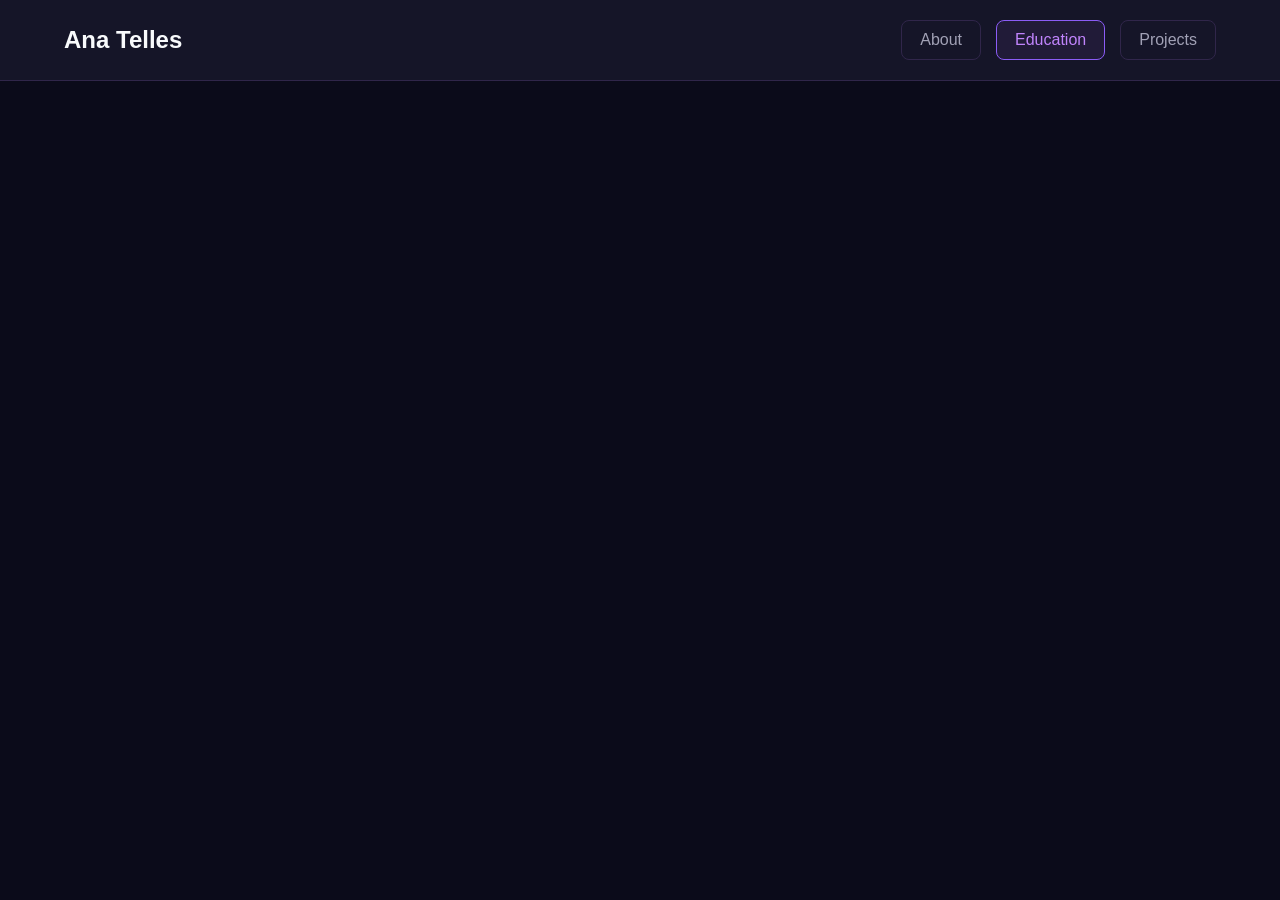
==== education.html @ bdcb0f02 "First commit to the repository.  The main structure of the portfolio—including the navigation bar an" ====
<!DOCTYPE html>
<html lang="en">
<head>
    <meta charset="UTF-8">
    <meta name="viewport" content="width=device-width, initial-scale=1.0">
    <title>Ana Telles</title>
    <link rel="icon" href="IconDevAna.png" type="image/png">
    <link rel="stylesheet" href="style.css">
</head>

<body>

    <header>
        <h2>Ana Telles</h2>

        <nav>
            <a href="index.html" class="about">About</a>
            <a href="education.html" class="education active">Education</a>
            <a href="projects.html" class="projects">Projects</a>
        </nav>
    </header>

</body>
</html>
---- style.css ----
:root {
    /* Backgrounds */
    --bg-primary: #0B0B1A;
    --bg-secondary: #151528;
    --bg-card: #211B38;

    /* Purple palette */
    --purple-primary: #8B5CF6;
    --purple-hover: #A855F7;
    --purple-light: #C084FC;

    --text-primary: #F8FAFC;
    --text-secondary: #A1A1B5;

    --border-color: #30264A;

    /* Effects */
    --purple-glow: rgba(139, 92, 246, 0.25);
}

* {
    margin: 0;
    padding: 0;
    box-sizing: border-box;
}

body {
    background-color: var(--bg-primary);
    color: var(--text-primary);
    font-family: 'Inter', sans-serif;
}

header {
    display: flex;
    align-items: center;
    justify-content: space-between;
    background-color: var(--bg-secondary);
    border-bottom: 1px solid var(--border-color);
    padding: 20px 5%;
}

nav {
    display: flex;
    align-items: center;
    gap: 15px;
}

nav a {
    color: var(--text-secondary);
    text-decoration: none;
    transition: color 0.3s ease;
    border: 1px solid var(--border-color);
    border-radius: 8px;
    padding: 10px 18px;
}

nav a:hover,
nav a.active {
    color: var(--purple-light);
    border-color: var(--purple-primary);
    background-color: var(--bg-card);
}


h1, h2, h3 {
    color: var(--text-primary);
}

.highlight {
    color: var(--purple-hover);
}

/* CARDS */
.card {
    background-color: var(--bg-card);
    border: 1px solid var(--border-color);
    border-radius: 12px;
    padding: 24px;
    transition: transform 0.3s ease,
                border-color 0.3s ease;
}

.card:hover {
    transform: translateY(-5px);
    border-color: var(--purple-primary);
}

/* BUTTONS */
.btn-primary {
    background-color: var(--purple-primary);
    color: #FFFFFF;
    padding: 12px 24px;
    border-radius: 8px;
    text-decoration: none;
    transition: background-color 0.3s ease,
                box-shadow 0.3s ease;
}

.btn-primary:hover {
    background-color: var(--purple-hover);
    box-shadow: 0 0 20px var(--purple-glow);
}

a {
    transition: color 0.3s ease;
}

/* PROJECTS SECTION */

.projects-section {
    width: 90%;
    max-width: 1100px;
    margin: 60px auto;
}

.projects-section h1 {
    font-size: 36px;
    margin-bottom: 12px;
}

.section-description {
    color: var(--text-secondary);
    margin-bottom: 35px;
}


.project-card {
    display: flex;
    align-items: center;
    gap: 30px;

    background-color: var(--bg-card);
    border: 1px solid var(--border-color);
    border-radius: 12px;

    padding: 20px;
    margin-bottom: 25px;

    transition: transform 0.3s ease,
                border-color 0.3s ease;
}

.project-card:hover {
    transform: translateY(-5px);
    border-color: var(--purple-primary);
}


.project-card img {
    width: 40%;
    height: 220px;
    object-fit: cover;
    border-radius: 8px;
}


.project-info {
    flex: 1;
}

.project-info h2 {
    margin-bottom: 12px;
    color: var(--text-primary);
}

.project-info p {
    color: var(--text-secondary);
    line-height: 1.6;
    margin-bottom: 18px;
}

.technologies {
    display: flex;
    flex-wrap: wrap;
    gap: 10px;
    margin-bottom: 20px;
}

.technologies span {
    color: var(--purple-light);
    background-color: var(--bg-secondary);
    border: 1px solid var(--border-color);
    border-radius: 6px;
    padding: 6px 12px;
    font-size: 13px;
}

.project-links {
    display: flex;
    gap: 15px;
}

.project-links a {
    color: var(--purple-light);
    text-decoration: none;
    border: 1px solid var(--border-color);
    border-radius: 8px;
    padding: 9px 14px;
    transition: all 0.3s ease;
}

.project-links a:hover {
    color: #FFFFFF;
    background-color: var(--purple-primary);
    border-color: var(--purple-primary);
}

/* RESPONSIVE */

@media (max-width: 700px) {

    .project-card {
        flex-direction: column;
        align-items: stretch;
    }

    .project-card img {
        width: 100%;
        height: auto;
    }

    .project-links {
        flex-wrap: wrap;
    }
}

/*About me page*/
.aboutme {
    display: flex;
    flex-direction: row;
    align-items: center;
    justify-content: center;
    width: 100%;
    min-height: 80vh;
    padding: 40px;
    gap: 30px;
    box-sizing: border-box;
}

.aboutme-text {
    width: 50%;
    padding: 20px;
}

.aboutme-image {
    width: 50%;
    height: 450px;
}

.aboutme-image img {
    width: 100%;
    height: 100%;
    object-fit: contain;
}
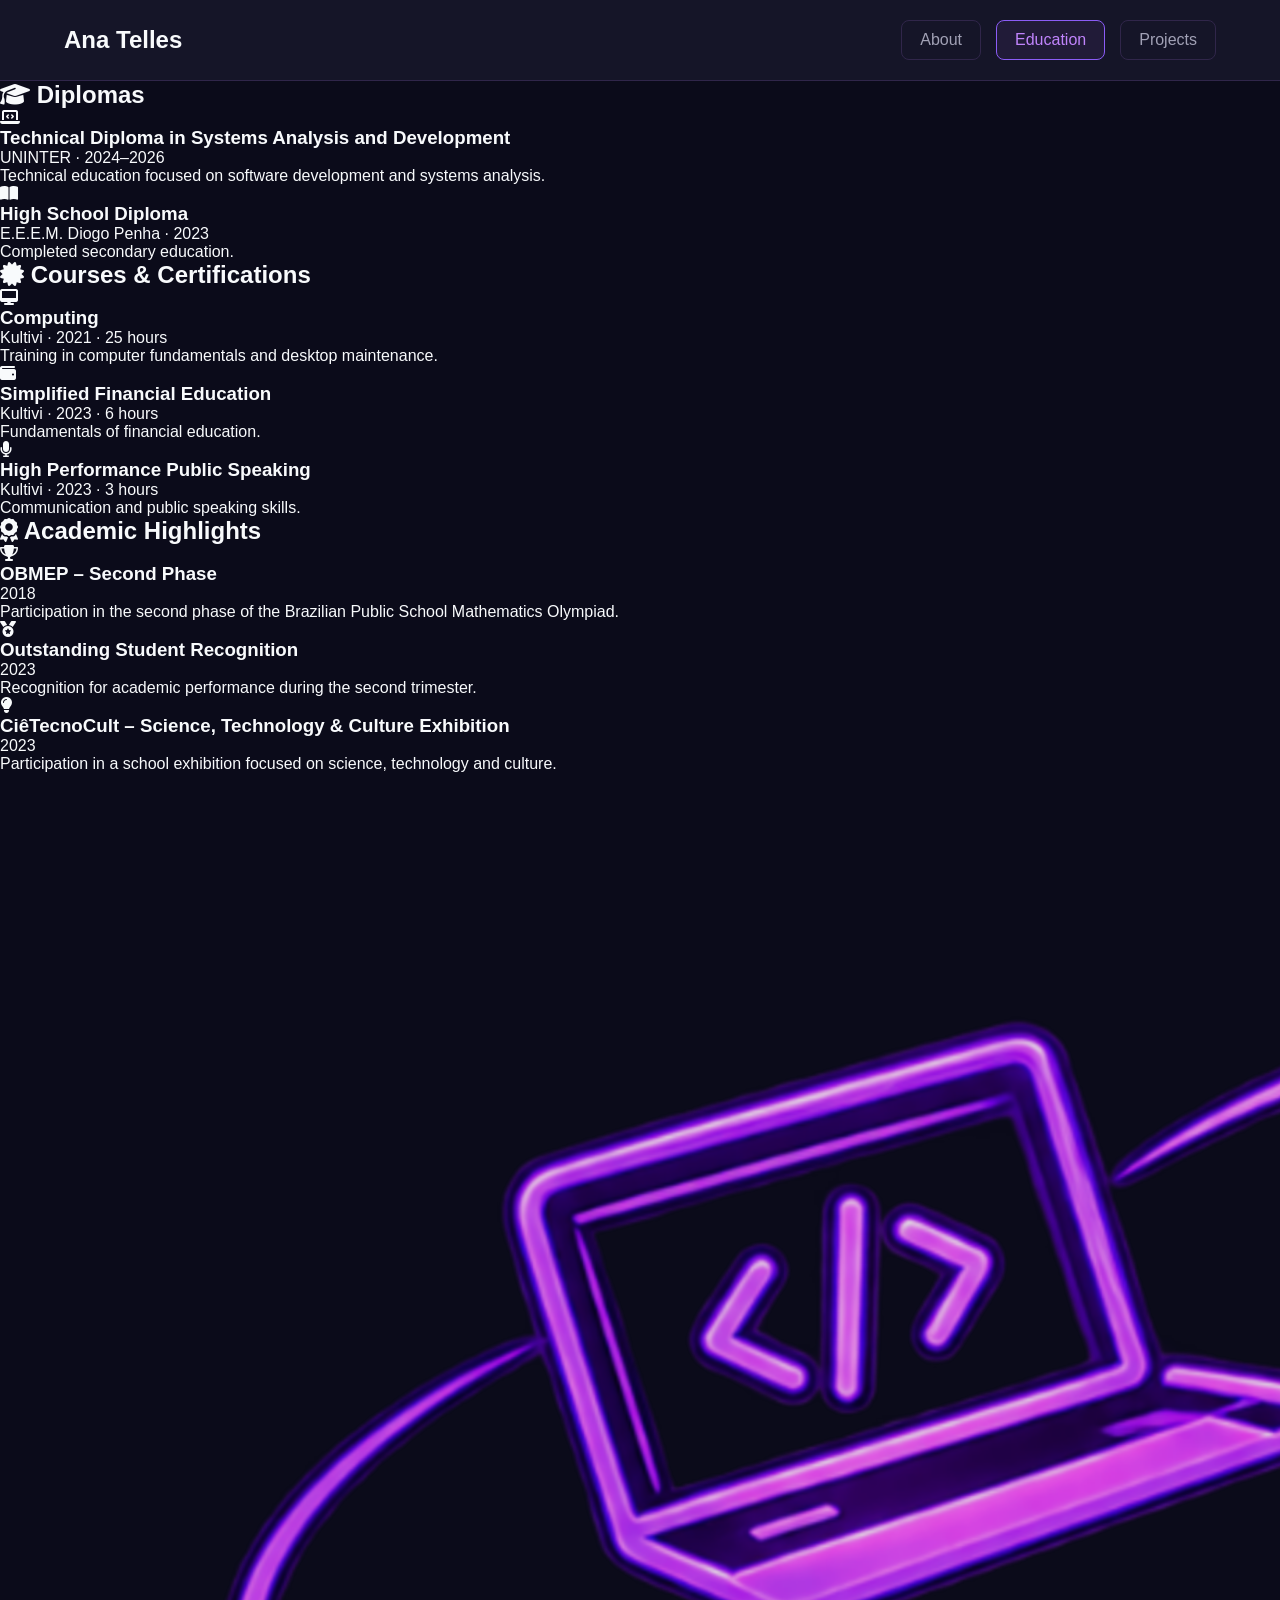
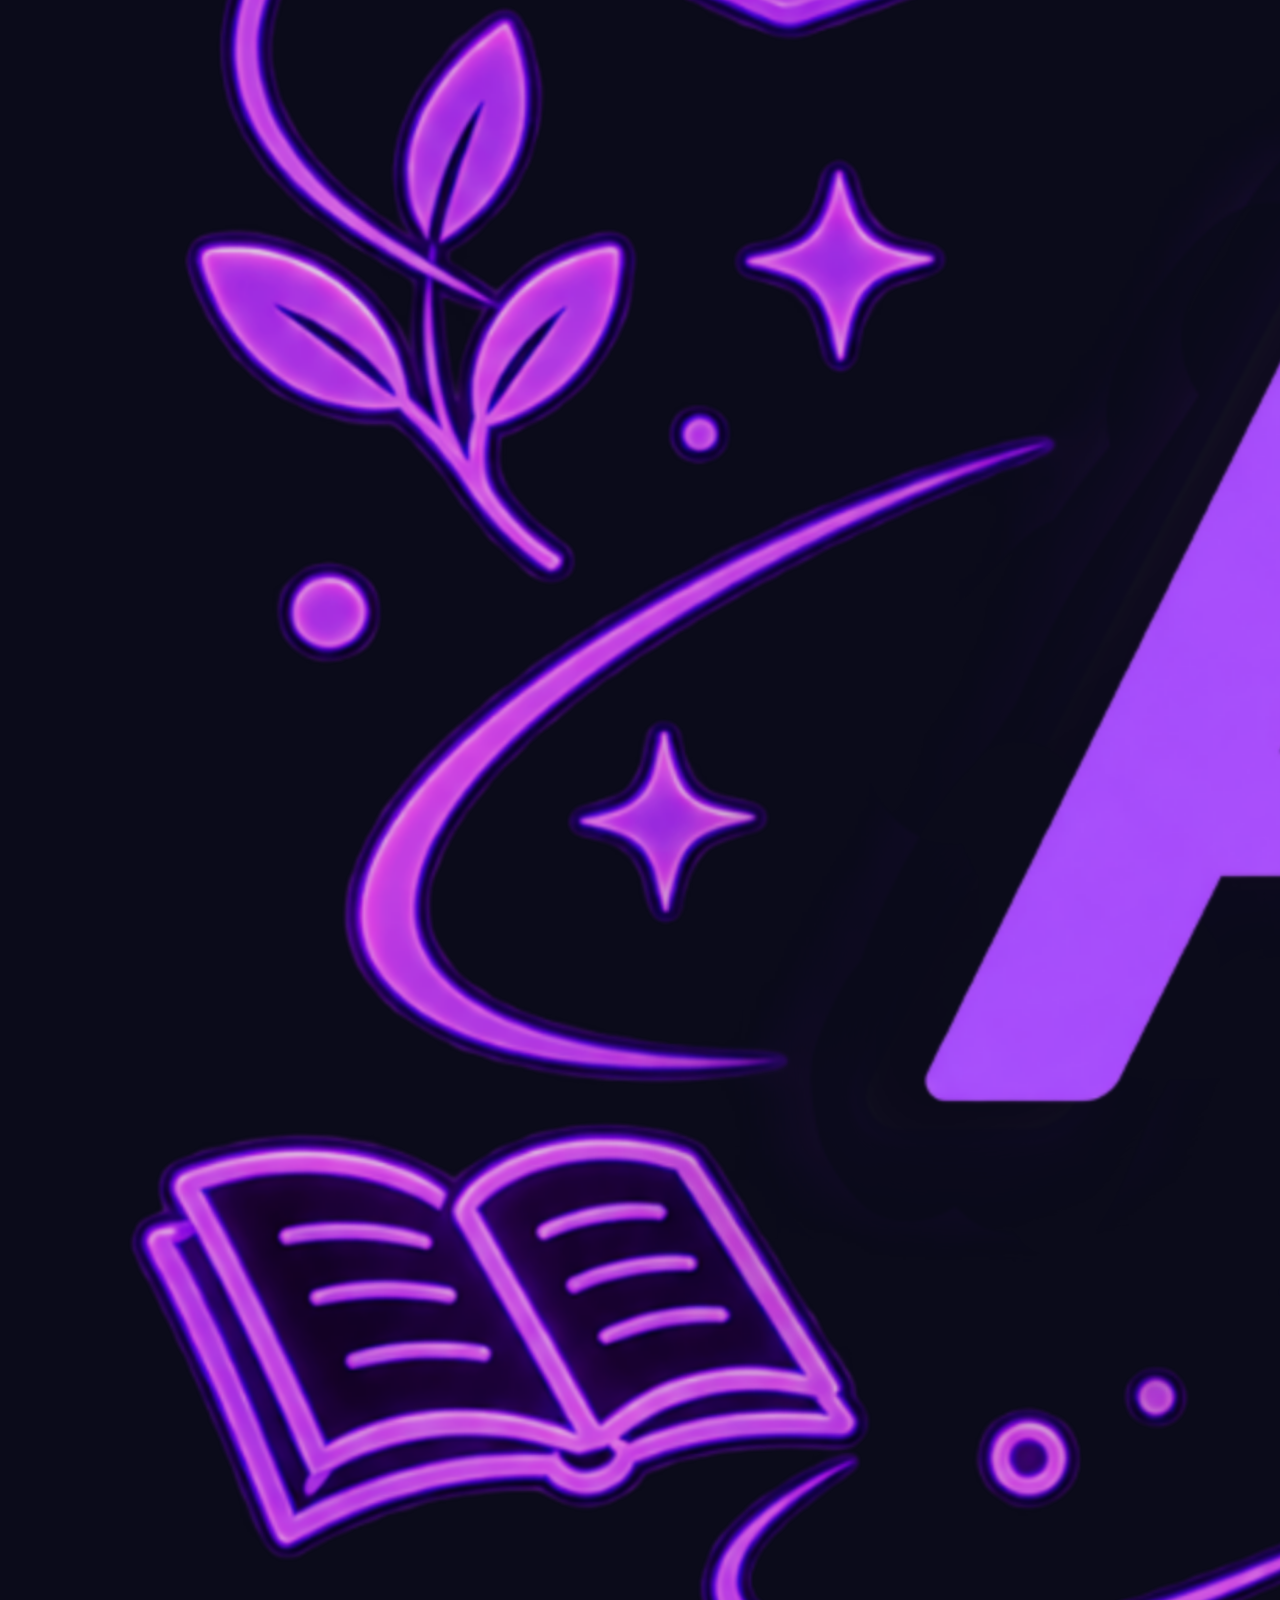
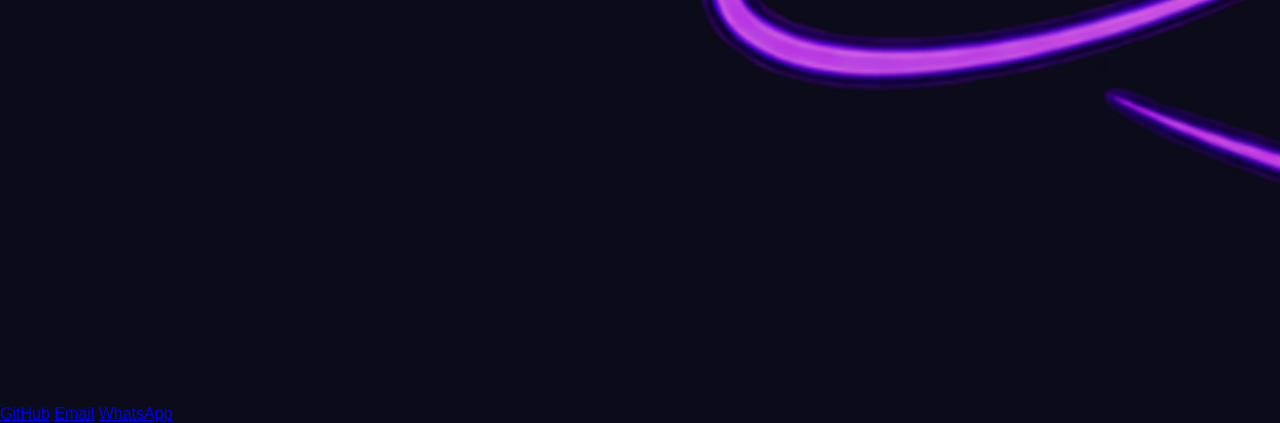
==== commit 152a605a: "Update education.html I’ve added all the page content: information cards, footer, ..." ====
--- a/education.html
+++ b/education.html
@@ -20,5 +20,124 @@
         </nav>
     </header>
 
+    <section class="education-section">
+    <link rel="stylesheet" href="https://cdnjs.cloudflare.com/ajax/libs/font-awesome/6.5.2/css/all.min.css">
+    <section class="education-layout">
+
+    <!-- LEFT SIDE: EDUCATION CARDS -->
+    <div class="education-content">
+
+    <!-- DIPLOMAS -->
+    <div class="education-group">
+        <h2 class="group-title">
+            <i class="fa-solid fa-graduation-cap"></i>
+            Diplomas
+        </h2>
+
+        <div class="education-item">
+            <i class="fa-solid fa-laptop-code"></i>
+            <div>
+                <h3>Technical Diploma in Systems Analysis and Development</h3>
+                <span>UNINTER · 2024–2026</span>
+                <p>Technical education focused on software development and systems analysis.</p>
+            </div>
+        </div>
+
+        <div class="education-item">
+            <i class="fa-solid fa-book-open"></i>
+            <div>
+                <h3>High School Diploma</h3>
+                <span>E.E.E.M. Diogo Penha · 2023</span>
+                <p>Completed secondary education.</p>
+            </div>
+        </div>
+    </div>
+
+    <!-- COURSES -->
+    <div class="education-group">
+        <h2 class="group-title">
+            <i class="fa-solid fa-certificate"></i>
+            Courses & Certifications
+        </h2>
+
+        <div class="education-item">
+            <i class="fa-solid fa-desktop"></i>
+            <div>
+                <h3>Computing</h3>
+                <span>Kultivi · 2021 · 25 hours</span>
+                <p>Training in computer fundamentals and desktop maintenance.</p>
+            </div>
+        </div>
+
+        <div class="education-item">
+            <i class="fa-solid fa-wallet"></i>
+            <div>
+                <h3>Simplified Financial Education</h3>
+                <span>Kultivi · 2023 · 6 hours</span>
+                <p>Fundamentals of financial education.</p>
+            </div>
+        </div>
+
+        <div class="education-item">
+            <i class="fa-solid fa-microphone"></i>
+            <div>
+                <h3>High Performance Public Speaking</h3>
+                <span>Kultivi · 2023 · 3 hours</span>
+                <p>Communication and public speaking skills.</p>
+            </div>
+        </div>
+    </div>
+
+    <!-- ACADEMIC HIGHLIGHTS -->
+    <div class="education-group">
+        <h2 class="group-title">
+            <i class="fa-solid fa-award"></i>
+            Academic Highlights
+        </h2>
+
+        <div class="education-item">
+            <i class="fa-solid fa-trophy"></i>
+            <div>
+                <h3>OBMEP – Second Phase</h3>
+                <span>2018</span>
+                <p>Participation in the second phase of the Brazilian Public School Mathematics Olympiad.</p>
+            </div>
+        </div>
+
+        <div class="education-item">
+            <i class="fa-solid fa-medal"></i>
+            <div>
+                <h3>Outstanding Student Recognition</h3>
+                <span>2023</span>
+                <p>Recognition for academic performance during the second trimester.</p>
+            </div>
+        </div>
+
+        <div class="education-item">
+            <i class="fa-solid fa-lightbulb"></i>
+            <div>
+                <h3>CiêTecnoCult – Science, Technology & Culture Exhibition</h3>
+                <span>2023</span>
+                <p>Participation in a school exhibition focused on science, technology and culture.</p>
+            </div>
+        </div>
+    </div>
+   </div>
+
+    <!-- RIGHT SIDE: IMAGE -->
+    <div class="education-image">
+        <img src="IconA.png" alt="A logo featuring the letter A, with elements that evoke web development and creativity.">
+    </div>
+
+</section>
+</section>
+
 </body>
-</html>+<footer>
+    <a href="https://github.com/anatelles5">GitHub</a>
+    
+    <a href="mailto:anatellesartes@email.com">Email</a>
+
+    <a href="https://wa.me/5551985160991" target="_blank">WhatsApp</a>
+</footer>
+</html>
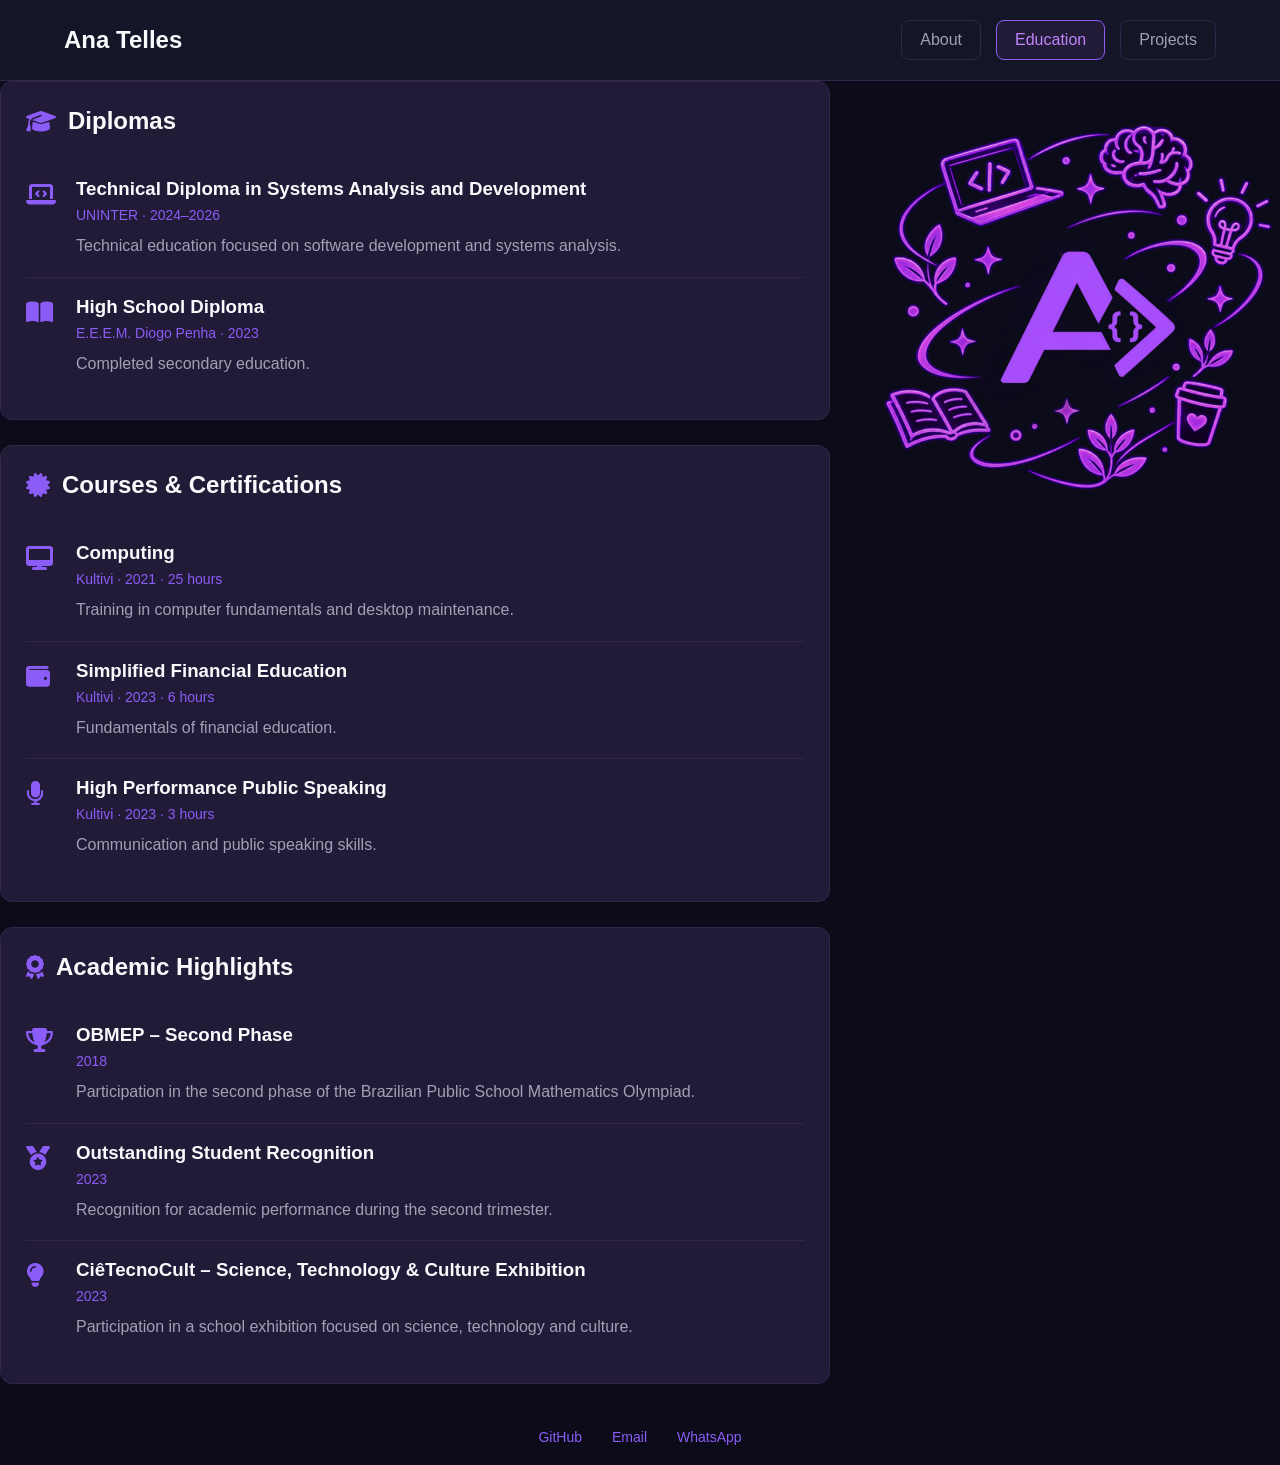
==== commit dc3faf3c: "correcting a position error" ====
--- a/education.html
+++ b/education.html
@@ -131,8 +131,7 @@
 
 </section>
 </section>
-
-</body>
+    
 <footer>
     <a href="https://github.com/anatelles5">GitHub</a>
     
@@ -140,4 +139,7 @@
 
     <a href="https://wa.me/5551985160991" target="_blank">WhatsApp</a>
 </footer>
+    
+</body>
+
 </html>
--- a/style.css
+++ b/style.css
@@ -1,23 +1,18 @@
-
 :root {
-    /* Backgrounds */
+    /* Palette */
     --bg-primary: #0B0B1A;
     --bg-secondary: #151528;
     --bg-card: #211B38;
-
-    /* Purple palette */
     --purple-primary: #8B5CF6;
     --purple-hover: #A855F7;
     --purple-light: #C084FC;
-
     --text-primary: #F8FAFC;
     --text-secondary: #A1A1B5;
-
     --border-color: #30264A;
-
-    /* Effects */
     --purple-glow: rgba(139, 92, 246, 0.25);
 }
+
+/*  General */
 
 * {
     margin: 0;
@@ -31,6 +26,20 @@
     font-family: 'Inter', sans-serif;
 }
 
+h1, h2, h3 {
+    color: var(--text-primary);
+}
+
+a {
+    transition: color 0.3s ease;
+}
+
+.highlight {
+    color: var(--purple-hover);
+}
+
+/*  Header and nav */
+
 header {
     display: flex;
     align-items: center;
@@ -49,10 +58,10 @@
 nav a {
     color: var(--text-secondary);
     text-decoration: none;
-    transition: color 0.3s ease;
     border: 1px solid var(--border-color);
     border-radius: 8px;
     padding: 10px 18px;
+    transition: color 0.3s ease;
 }
 
 nav a:hover,
@@ -63,38 +72,35 @@
 }
 
 
-h1, h2, h3 {
-    color: var(--text-primary);
-}
-
-.highlight {
-    color: var(--purple-hover);
-}
-
-/* CARDS */
-.card {
+/* Cards and buttons */
+
+.card,
+.project-card,
+.education-group {
     background-color: var(--bg-card);
     border: 1px solid var(--border-color);
     border-radius: 12px;
-    padding: 24px;
-    transition: transform 0.3s ease,
-                border-color 0.3s ease;
-}
-
-.card:hover {
+    transition: transform 0.3s ease, border-color 0.3s ease;
+}
+
+.card:hover,
+.project-card:hover,
+.education-group:hover {
     transform: translateY(-5px);
     border-color: var(--purple-primary);
 }
 
-/* BUTTONS */
+.card {
+    padding: 24px;
+}
+
 .btn-primary {
     background-color: var(--purple-primary);
     color: #FFFFFF;
     padding: 12px 24px;
     border-radius: 8px;
     text-decoration: none;
-    transition: background-color 0.3s ease,
-                box-shadow 0.3s ease;
+    transition: background-color 0.3s ease, box-shadow 0.3s ease;
 }
 
 .btn-primary:hover {
@@ -102,11 +108,118 @@
     box-shadow: 0 0 20px var(--purple-glow);
 }
 
-a {
-    transition: color 0.3s ease;
-}
-
-/* PROJECTS SECTION */
+
+/*  About page */
+
+.aboutme {
+    display: flex;
+    align-items: center;
+    justify-content: center;
+    width: 100%;
+    min-height: 80vh;
+    padding: 40px;
+    gap: 30px;
+}
+
+.aboutme-text {
+    flex: 1;
+    min-width: 0;
+    padding: 20px;
+}
+
+.aboutme-image {
+    flex: 1;
+    min-width: 0;
+    height: 450px;
+}
+
+.aboutme-image img {
+    width: 100%;
+    height: 100%;
+    object-fit: contain;
+}
+
+
+/* Education page */
+
+.education-layout {
+    display: flex;
+    align-items: flex-start;
+    gap: 35px;
+    width: 100%;
+}
+
+.education-content {
+    flex: 2;
+    min-width: 0;
+}
+
+.education-image {
+    flex: 1;
+    position: sticky;
+    top: 100px;
+}
+
+.education-image img {
+    width: 100%;
+    height: auto;
+    object-fit: cover;
+}
+
+.education-group {
+    padding: 25px;
+    margin-bottom: 25px;
+}
+
+.group-title {
+    display: flex;
+    align-items: center;
+    gap: 12px;
+    color: var(--text-primary);
+    margin-bottom: 25px;
+}
+
+.group-title i {
+    color: var(--purple-primary);
+}
+
+.education-item {
+    display: flex;
+    align-items: flex-start;
+    gap: 20px;
+    padding: 18px 0;
+}
+
+.education-item + .education-item {
+    border-top: 1px solid var(--border-color);
+}
+
+.education-item > i {
+    font-size: 24px;
+    color: var(--purple-primary);
+    min-width: 30px;
+    margin-top: 4px;
+}
+
+.education-item h3 {
+    color: var(--text-primary);
+    margin-bottom: 7px;
+}
+
+.education-item span {
+    display: block;
+    color: var(--purple-primary);
+    font-size: 14px;
+    margin-bottom: 10px;
+}
+
+.education-item p {
+    color: var(--text-secondary);
+    line-height: 1.6;
+}
+
+
+/* Projects page */
 
 .projects-section {
     width: 90%;
@@ -124,28 +237,13 @@
     margin-bottom: 35px;
 }
 
-
 .project-card {
     display: flex;
     align-items: center;
     gap: 30px;
-
-    background-color: var(--bg-card);
-    border: 1px solid var(--border-color);
-    border-radius: 12px;
-
     padding: 20px;
     margin-bottom: 25px;
-
-    transition: transform 0.3s ease,
-                border-color 0.3s ease;
-}
-
-.project-card:hover {
-    transform: translateY(-5px);
-    border-color: var(--purple-primary);
-}
-
+}
 
 .project-card img {
     width: 40%;
@@ -154,14 +252,13 @@
     border-radius: 8px;
 }
 
-
 .project-info {
     flex: 1;
+    min-width: 0;
 }
 
 .project-info h2 {
     margin-bottom: 12px;
-    color: var(--text-primary);
 }
 
 .project-info p {
@@ -206,9 +303,110 @@
     border-color: var(--purple-primary);
 }
 
-/* RESPONSIVE */
+
+/* Footer */
+
+footer {
+    display: flex;
+    justify-content: center;
+    align-items: center;
+    gap: 30px;
+    padding: 20px;
+}
+
+footer a {
+    text-decoration: none;
+    color: var(--purple-primary);
+    font-size: 14px;
+    transition: color 0.3s ease;
+}
+
+footer a:hover {
+    color: var(--purple-hover);
+}
+
+
+/* Responsive */
 
 @media (max-width: 700px) {
+
+
+    header {
+        flex-direction: column;
+        gap: 18px;
+        padding: 20px;
+    }
+
+    nav {
+        flex-wrap: wrap;
+        justify-content: center;
+        gap: 10px;
+    }
+
+    nav a {
+        padding: 9px 14px;
+    }
+
+
+    .aboutme {
+        flex-direction: column;
+        min-height: auto;
+        padding: 25px 20px;
+        gap: 15px;
+    }
+
+    .aboutme-text,
+    .aboutme-image {
+        width: 100%;
+    }
+
+    .aboutme-text {
+        padding: 10px;
+    }
+
+    .aboutme-image {
+        height: auto;
+    }
+
+    .aboutme-image img {
+        height: auto;
+        max-height: 350px;
+        object-fit: contain;
+    }
+
+
+    .education-layout {
+        flex-direction: column;
+        gap: 25px;
+    }
+
+    .education-content,
+    .education-image {
+        width: 100%;
+    }
+
+    .education-image {
+        position: static;
+    }
+
+    .education-image img {
+        max-width: 400px;
+        display: block;
+        margin: 0 auto;
+    }
+
+    .education-group {
+        padding: 18px;
+    }
+
+    .education-item {
+        gap: 12px;
+    }
+
+    .education-item h3 {
+        font-size: 16px;
+    }
+
 
     .project-card {
         flex-direction: column;
@@ -223,33 +421,14 @@
     .project-links {
         flex-wrap: wrap;
     }
-}
-
-/*About me page*/
-.aboutme {
-    display: flex;
-    flex-direction: row;
-    align-items: center;
-    justify-content: center;
-    width: 100%;
-    min-height: 80vh;
-    padding: 40px;
-    gap: 30px;
-    box-sizing: border-box;
-}
-
-.aboutme-text {
-    width: 50%;
-    padding: 20px;
-}
-
-.aboutme-image {
-    width: 50%;
-    height: 450px;
-}
-
-.aboutme-image img {
-    width: 100%;
-    height: 100%;
-    object-fit: contain;
-}+
+    .projects-section h1 {
+        font-size: 28px;
+    }
+
+
+    footer {
+        flex-wrap: wrap;
+        gap: 20px;
+    }
+}
